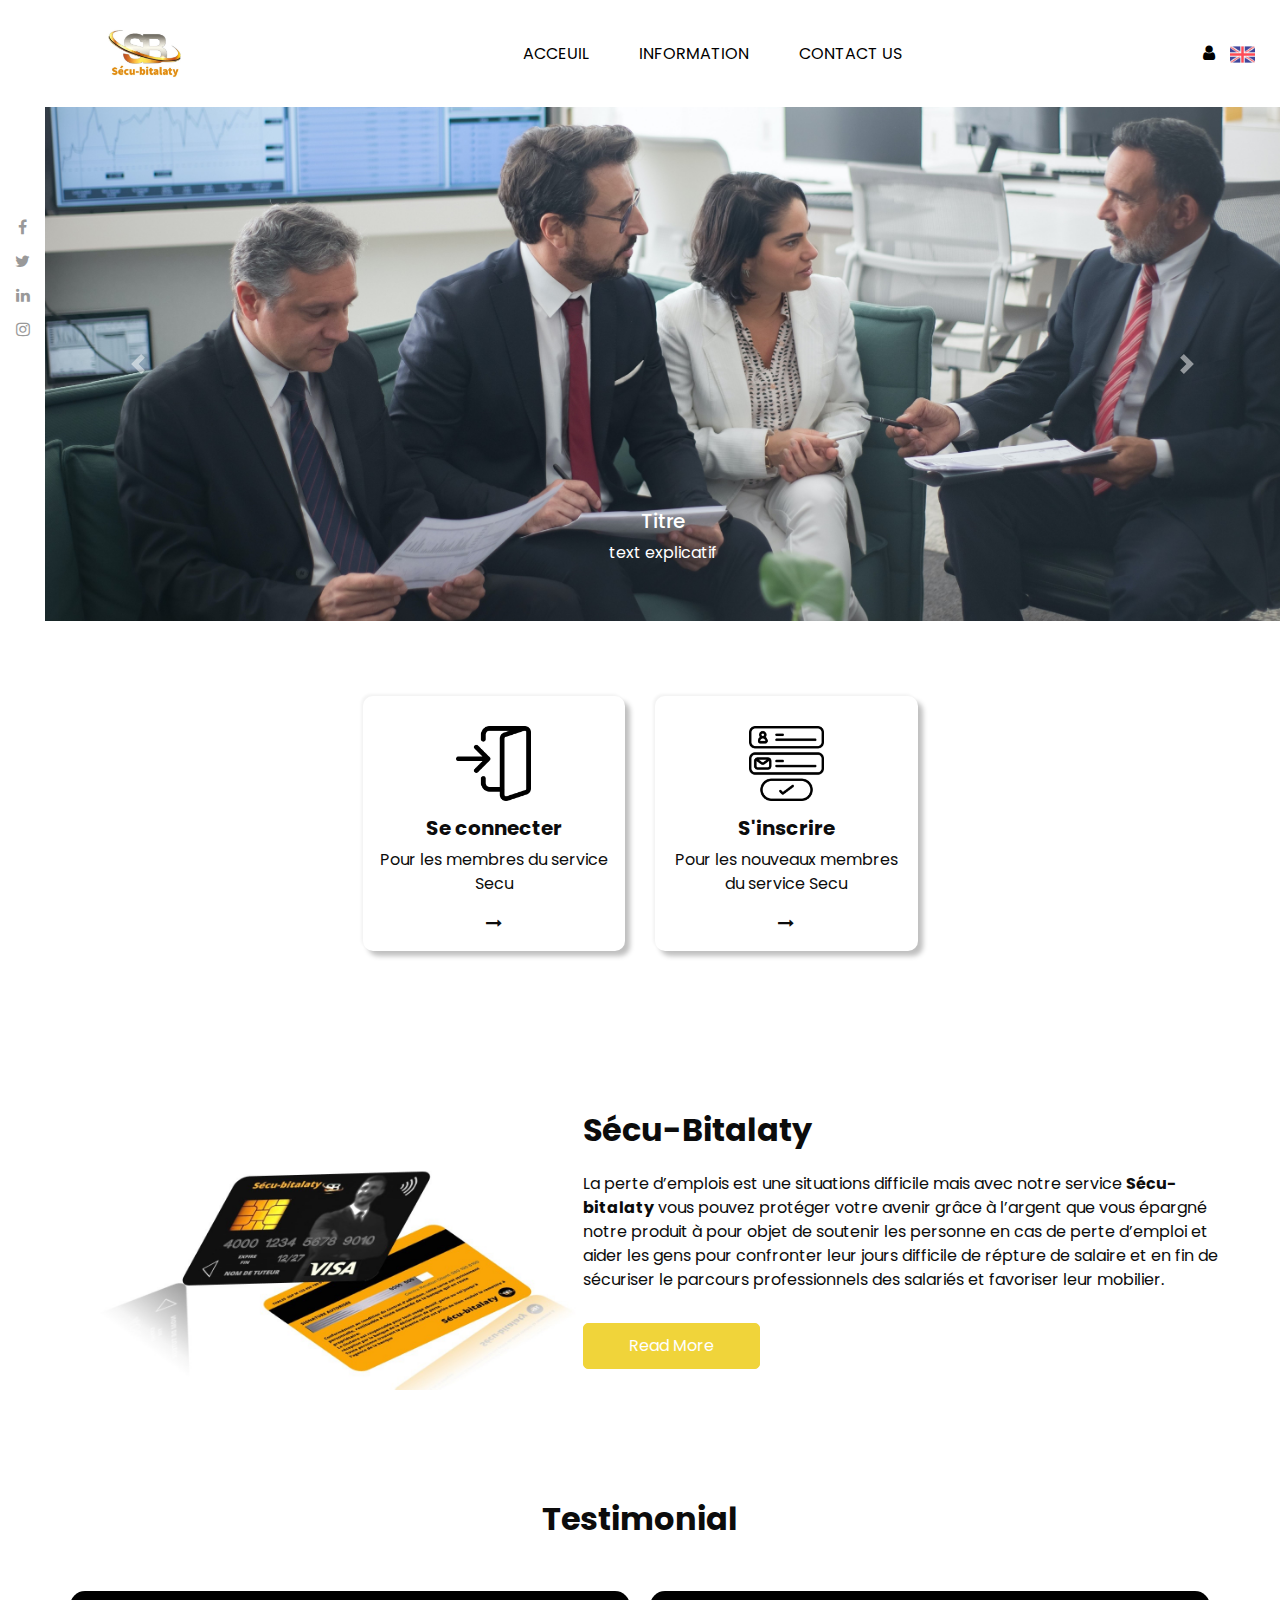
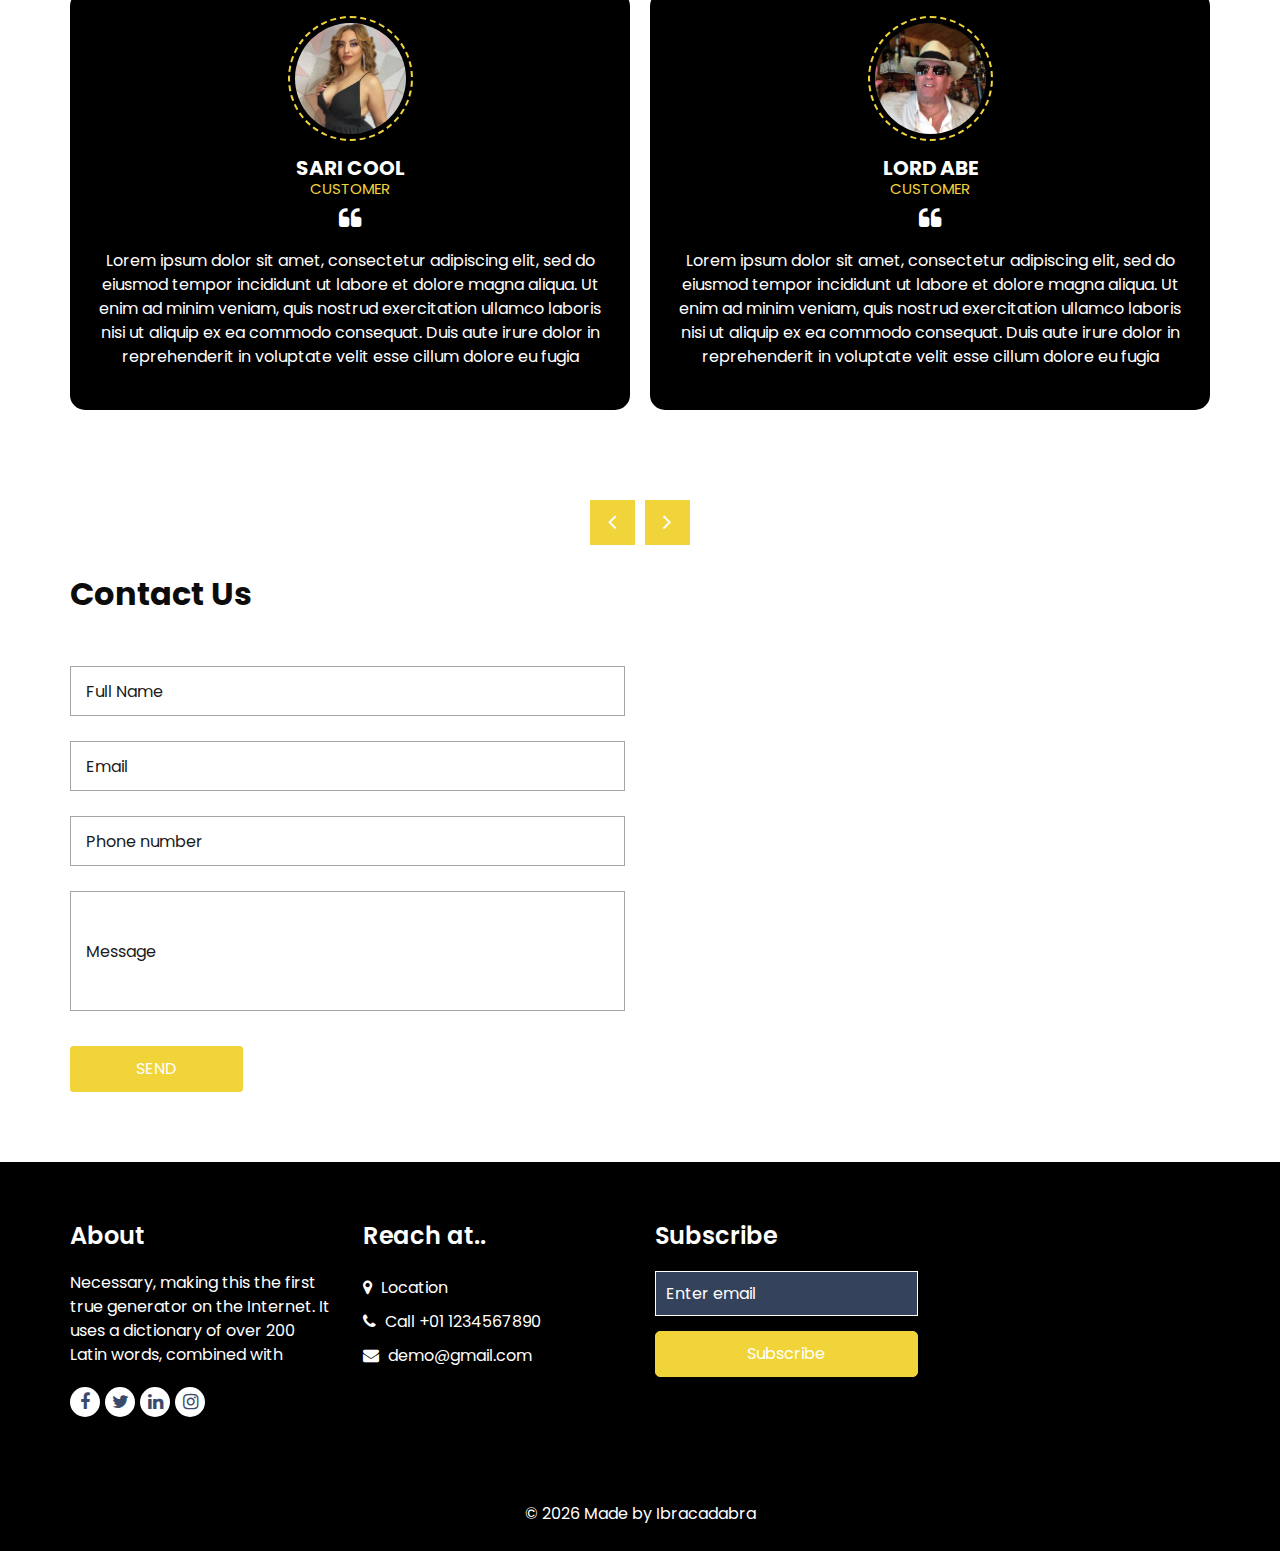
==== index.html @ cedf0bf5 "push" ====
<!DOCTYPE html>
<html lang="en">

<head>
  <!-- Basic -->
  <meta charset="utf-8" />
  <meta http-equiv="X-UA-Compatible" content="IE=edge" />
  <!-- Mobile Metas -->
  <meta name="viewport" content="width=device-width, initial-scale=1, shrink-to-fit=no" />
  <!-- Site Metas -->
  <meta name="keywords" content="" />
  <meta name="description" content="" />
  <meta name="author" content="" />
  <link rel="shortcut icon" href="images/favicon.png" type="image/x-icon">

  <title>SECU-BITALATY</title>


  <!-- bootstrap core css -->
  <link rel="stylesheet" type="text/css" href="css/bootstrap.css" />
  <!--owl slider stylesheet -->
  <link rel="stylesheet" type="text/css" href="https://cdnjs.cloudflare.com/ajax/libs/OwlCarousel2/2.3.4/assets/owl.carousel.min.css" />

  <!-- font awesome style -->
  <link href="css/font-awesome.min.css" rel="stylesheet" />

  <!-- Custom styles for this template -->
  <link href="css/style.css" rel="stylesheet" />
  <!-- responsive style -->
  <link href="css/responsive.css" rel="stylesheet" />

</head>

<body>

  <div class="hero_area">
    <div class="hero_social">
      <a href="">
        <i class="fa fa-facebook" aria-hidden="true"></i>
      </a>
      <a href="">
        <i class="fa fa-twitter" aria-hidden="true"></i>
      </a>
      <a href="">
        <i class="fa fa-linkedin" aria-hidden="true"></i>
      </a>
      <a href="">
        <i class="fa fa-instagram" aria-hidden="true"></i>
      </a>
    </div>
    <!-- header section strats -->
    <header class="header_section">
      <div class="container-fluid">
        <nav class="navbar navbar-expand-lg custom_nav-container ">
          <a class="navbar-brand" href="index.html">
            <span>
              <!-- SECU-BITALATY -->
              <img src="images/logo.jpeg" alt="" width="150">
            </span>
          </a>

          <button class="navbar-toggler" type="button" data-toggle="collapse" data-target="#navbarSupportedContent" aria-controls="navbarSupportedContent" aria-expanded="false" aria-label="Toggle navigation">
            <span class=""> </span>
          </button>

          <div class="collapse navbar-collapse" id="navbarSupportedContent">
            <ul class="navbar-nav">
              <li class="nav-item active">
                <a class="nav-link" href="index.html">Acceuil <span class="sr-only">(current)</span></a>
              </li>
              <li class="nav-item">
                <a class="nav-link" href="watches.html"> Information </a>
              </li>
              <!-- <li class="nav-item">
                <a class="nav-link" href="about.html"> Anglais </a>
              </li> -->
              <li class="nav-item">
                <a class="nav-link" href="#">Contact Us</a>
              </li>
            </ul>
            <div class="user_option-box">
              <a href="#log">
                <i class="fa fa-user" aria-hidden="true"></i>
              </a>
              <!-- <a href="">
                <i class="fa fa-cart-plus" aria-hidden="true"></i>
              </a> -->
              
              <a href="">
                <img width="25" src="images/united-kingdom.png" alt="">
                <!-- <i class="fa fa-globe" aria-hidden="true"></i> -->
              </a>
            </div>
          </div>
        </nav>
      </div>
    </header>
    <!-- end header section -->
    <!-- slider section -->
    <section class="slider_section " style="border-bottom-left-radius: 30%;background: #00000000;;    padding: 0px 0;">
      <div id="carouselExampleIndicators" class="carousel slide" data-ride="carousel" style="position: relative;">
        <!-- style="border-bottom-left-radius:30%" -->
        <div class="carousel-inner">
          <div class="carousel-item active">
            <img class="d-block w-100"  src="images/pexels-kampus-production-8353820.jpg" alt="First slide">
            <div class="carousel-caption d-none d-md-block">
              <h5>Titre</h5>
              <p>text explicatif</p>
            </div>
          </div>
          <div class="carousel-item">
            <img class="d-block w-100" src="images/pexels-aukid-phumsirichat-4691474.jpg" alt="Second slide">
            <div class="carousel-caption d-none d-md-block">
              <h5>Titre</h5>
              <p>text explicatif</p>
            </div>
          </div>
          <div class="carousel-item">
            <img class="d-block w-100" src="images/pexels-cottonbro-studio-3943716.jpg" alt="Third slide">
            <div class="carousel-caption d-none d-md-block">
              <h5>Titre</h5>
              <p>text explicatif</p>
            </div>
          </div>
        </div>
        <a class="carousel-control-prev" href="#carouselExampleIndicators" role="button" data-slide="prev">
          <span class="carousel-control-prev-icon" aria-hidden="true"></span>
          <span class="sr-only">Previous</span>
        </a>
        <a class="carousel-control-next" href="#carouselExampleIndicators" role="button" data-slide="next">
          <span class="carousel-control-next-icon" aria-hidden="true"></span>
          <span class="sr-only">Next</span>
        </a>
        <!-- <ol class="carousel-indicators">
          <li data-target="#carouselExampleIndicators" data-slide-to="0" class="active"></li>
          <li data-target="#carouselExampleIndicators" data-slide-to="1"></li>
          <li data-target="#carouselExampleIndicators" data-slide-to="2"></li>
        </ol> -->
      </div>

      

    </section>
    <!-- end slider section -->
  </div>

  <!-- shop section -->

  <!-- <section class="shop_section layout_padding">
    <div class="container">
      <div class="heading_container heading_center">
        <h2>
          Latest Watches
        </h2>
      </div>
      <div class="row">
        <div class="col-md-6 ">
          <div class="box">
            <a href="">
              <div class="img-box">
                <img src="images/w1.png" alt="">
              </div>
              <div class="detail-box">
                <h6>
                  Smartwatch
                </h6>
                <h6>
                  Price:
                  <span>
                    $300
                  </span>
                </h6>
              </div>
              <div class="new">
                <span>
                  Featured
                </span>
              </div>
            </a>
          </div>
        </div>
        <div class="col-sm-6 col-xl-3">
          <div class="box">
            <a href="">
              <div class="img-box">
                <img src="images/w2.png" alt="">
              </div>
              <div class="detail-box">
                <h6>
                  Smartwatch
                </h6>
                <h6>
                  Price:
                  <span>
                    $125
                  </span>
                </h6>
              </div>
              <div class="new">
                <span>
                  New
                </span>
              </div>
            </a>
          </div>
        </div>
        <div class="col-sm-6 col-xl-3">
          <div class="box">
            <a href="">
              <div class="img-box">
                <img src="images/w3.png" alt="">
              </div>
              <div class="detail-box">
                <h6>
                  Smartwatch
                </h6>
                <h6>
                  Price:
                  <span>
                    $110
                  </span>
                </h6>
              </div>
              <div class="new">
                <span>
                  New
                </span>
              </div>
            </a>
          </div>
        </div>
        <div class="col-sm-6 col-xl-3">
          <div class="box">
            <a href="">
              <div class="img-box">
                <img src="images/w4.png" alt="">
              </div>
              <div class="detail-box">
                <h6>
                  Smartwatch
                </h6>
                <h6>
                  Price:
                  <span>
                    $145
                  </span>
                </h6>
              </div>
              <div class="new">
                <span>
                  New
                </span>
              </div>
            </a>
          </div>
        </div>
        <div class="col-sm-6 col-xl-3">
          <div class="box">
            <a href="">
              <div class="img-box">
                <img src="images/w5.png" alt="">
              </div>
              <div class="detail-box">
                <h6>
                  Smartwatch
                </h6>
                <h6>
                  Price:
                  <span>
                    $195
                  </span>
                </h6>
              </div>
              <div class="new">
                <span>
                  New
                </span>
              </div>
            </a>
          </div>
        </div>
        <div class="col-sm-6  col-xl-3">
          <div class="box">
            <a href="">
              <div class="img-box">
                <img src="images/w6.png" alt="">
              </div>
              <div class="detail-box">
                <h6>
                  Smartwatch
                </h6>
                <h6>
                  Price:
                  <span>
                    $170
                  </span>
                </h6>
              </div>
              <div class="new">
                <span>
                  New
                </span>
              </div>
            </a>
          </div>
        </div>
        <div class="col-sm-6 col-xl-3">
          <div class="box">
            <a href="">
              <div class="img-box">
                <img src="images/w1.png" alt="">
              </div>
              <div class="detail-box">
                <h6>
                  Smartwatch
                </h6>
                <h6>
                  Price:
                  <span>
                    $230
                  </span>
                </h6>
              </div>
              <div class="new">
                <span>
                  New
                </span>
              </div>
            </a>
          </div>
        </div>
      </div>
      <div class="btn-box">
        <a href="">
          View All
        </a>
      </div>
    </div>
  </section> -->

  <!-- end shop section -->



  <!-- feature section -->

  <section class="feature_section layout_padding" id="log">
    <div class="container">
      <!-- <div class="heading_container">
        <h2>
          Features Of Our Watches
        </h2>
        <p>
          Consectetur adipiscing elit, sed do eiusmod tempor incididunt ut labore et dolore magna aliqua.
        </p>
      </div> -->
      <div class="row" style="justify-content: center;">
        <a href="Login_v1/index.html" target="_blank">
        <div class="col-sm-6 col-lg-3">
          <div class="box">
            <div class="img-box">
              <img src="images/enter.png" alt="">
            </div>
            <div class="detail-box" >
              <h5>
                Se connecter
              </h5>
              <p>
                Pour les membres du service Secu
              </p>
              <a href="signup.html">
                <!-- <span>
                  Read More
                </span> -->
                <i class="fa fa-long-arrow-right" aria-hidden="true"></i>
              </a>
            </div>
          </div>
        </div>
      </a>
        <a href="Login_v2/index.html" target="_blank">
        <div class="col-sm-6 col-lg-3">
          <div class="box" >
            <div class="img-box">
              <img src="images/sign-up.png" alt="">
            </div>
            <div class="detail-box">
              <h5>
                S'inscrire
              </h5>
              <p>
                Pour les nouveaux membres du service Secu
              </p>
              <a href="">
                <!-- <span>
                  Read More
                </span> -->
                <i class="fa fa-long-arrow-right" aria-hidden="true"></i>
              </a>
            </div>
          </div>
        </div>
      </a>
       
      </div>
      <!-- <div class="btn-box">
        <a href="">
          View More
        </a>
      </div> -->
    </div>
  </section>

  <!-- end feature section -->

    <!-- about section -->

    <section class="about_section layout_padding" style="margin: 50px 0 20px 50px;">
      <div class="container  ">
        <div class="row">
          <div class="col-md-6 col-lg-5 ">
            <div class="img-box">
              <img draggable="false" src="images/WhatsApp Image 2023-04-16 at 14.32.22.jpeg" style="-drag: none;user-select: none;-moz-user-select: none;-webkit-user-drag: none;-webkit-user-select: none;-ms-user-select: none;max-width: 620px !important;width: 580px;margin-bottom: 30px;" alt="">
            </div>
          </div>
          <div class="col-md-6 col-lg-7">
            <div class="detail-box">
              <div class="heading_container">
                <h2>
                 Sécu-Bitalaty
                </h2>
              </div>
              <p>
                La perte d’emplois est une situations difficile mais avec notre service <b>Sécu-bitalaty</b>  vous pouvez protéger votre avenir grâce à l’argent que
                 vous épargné notre produit à pour objet de soutenir les personne en cas de perte d’emploi et aider les gens pour confronter leur jours
                  difficile de répture  de salaire et en fin de sécuriser le parcours professionnels des salariés et favoriser leur mobilier.
              </p>
              <a href="">
                Read More
              </a>
            </div>
          </div>
        </div>
      </div>
    </section>
  
    <!-- end about section -->

  <!-- client section -->
  <section class="client_section layout_padding">
    <div class="container">
      <div class="heading_container heading_center">
        <h2>
          Testimonial
        </h2>
      </div>
      <div class="carousel-wrap ">
        <div class="owl-carousel client_owl-carousel">
          <div class="item">
            <div class="box">
              <div class="img-box">
                <img src="images/channels4_profile (1).jpg" alt="">
              </div>
              <div class="detail-box">
                <div class="client_info">
                  <div class="client_name">
                    <h5>
                     Sari Cool
                    </h5>
                    <h6>
                      Customer
                    </h6>
                  </div>
                  <i class="fa fa-quote-left" aria-hidden="true"></i>
                </div>
                <p>
                  Lorem ipsum dolor sit amet, consectetur adipiscing elit, sed do eiusmod tempor incididunt ut
                  labore
                  et
                  dolore magna aliqua. Ut enim ad minim veniam, quis nostrud exercitation ullamco laboris nisi ut
                  aliquip ex ea commodo consequat. Duis aute irure dolor in reprehenderit in voluptate velit esse
                  cillum
                  dolore eu fugia
                </p>
              </div>
            </div>
          </div>
          <div class="item">
            <div class="box">
              <div class="img-box">
                <img src="images/channels4_profile (2).jpg" alt="">
              </div>
              <div class="detail-box">
                <div class="client_info">
                  <div class="client_name">
                    <h5>
                     Lord Abe
                    </h5>
                    <h6>
                      Customer
                    </h6>
                  </div>
                  <i class="fa fa-quote-left" aria-hidden="true"></i>
                </div>
                <p>
                  Lorem ipsum dolor sit amet, consectetur adipiscing elit, sed do eiusmod tempor incididunt ut
                  labore
                  et
                  dolore magna aliqua. Ut enim ad minim veniam, quis nostrud exercitation ullamco laboris nisi ut
                  aliquip ex ea commodo consequat. Duis aute irure dolor in reprehenderit in voluptate velit esse
                  cillum
                  dolore eu fugia
                </p>
              </div>
            </div>
          </div>
          <div class="item">
            <div class="box">
              <div class="img-box">
                <img src="images/69413070_110177120356354_6321703620714692608_n.jpg" alt="">
              </div>
              <div class="detail-box">
                <div class="client_info">
                  <div class="client_name">
                    <h5>
                      Niba Tbib
                    </h5>
                    <h6>
                      Customer
                    </h6>
                  </div>
                  <i class="fa fa-quote-left" aria-hidden="true"></i>
                </div>
                <p>
                  Lorem ipsum dolor sit amet, consectetur adipiscing elit, sed do eiusmod tempor incididunt ut
                  labore
                  et
                  dolore magna aliqua. Ut enim ad minim veniam, quis nostrud exercitation ullamco laboris nisi ut
                  aliquip ex ea commodo consequat. Duis aute irure dolor in reprehenderit in voluptate velit esse
                  cillum
                  dolore eu fugia
                </p>
              </div>
            </div>
          </div>
          <div class="item">
            <div class="box">
              <div class="img-box">
                <img src="images/channels4_profile.jpg" alt="">
              </div>
              <div class="detail-box">
                <div class="client_info">
                  <div class="client_name">
                    <h5>
                      Naima Lbadawi
                    </h5>
                    <h6>
                      Customer
                    </h6>
                  </div>
                  <i class="fa fa-quote-left" aria-hidden="true"></i>
                </div>
                <p>
                  Lorem ipsum dolor sit amet, consectetur adipiscing elit, sed do eiusmod tempor incididunt ut
                  labore
                  et
                  dolore magna aliqua. Ut enim ad minim veniam, quis nostrud exercitation ullamco laboris nisi ut
                  aliquip ex ea commodo consequat. Duis aute irure dolor in reprehenderit in voluptate velit esse
                  cillum
                  dolore eu fugia
                </p>
              </div>
            </div>
          </div>
          <div class="item">
            <div class="box">
              <div class="img-box">
                <img src="images/téléchargé (1).jpeg" alt="">
              </div>
              <div class="detail-box">
                <div class="client_info">
                  <div class="client_name">
                    <h5>
                     Hari Badr
                    </h5>
                    <h6>
                      Customer
                    </h6>
                  </div>
                  <i class="fa fa-quote-left" aria-hidden="true"></i>
                </div>
                <p>
                  Lorem ipsum dolor sit amet, consectetur adipiscing elit, sed do eiusmod tempor incididunt ut
                  labore
                  et
                  dolore magna aliqua. Ut enim ad minim veniam, quis nostrud exercitation ullamco laboris nisi ut
                  aliquip ex ea commodo consequat. Duis aute irure dolor in reprehenderit in voluptate velit esse
                  cillum
                  dolore eu fugia
                </p>
              </div>
            </div>
          </div>
         
       
        </div>
      </div>
    </div>
  </section>
  <!-- end client section -->


    <!-- contact section -->

    <section class="contact_section">
      <div class="container">
        <div class="row">
          <div class="col-md-6">
            <div class="form_container">
              <div class="heading_container">
                <h2>
                  Contact Us
                </h2>
              </div>
              <form action="">
                <div>
                  <input type="text" placeholder="Full Name " />
                </div>
                <div>
                  <input type="email" placeholder="Email" />
                </div>
                <div>
                  <input type="text" placeholder="Phone number" />
                </div>
                <div>
                  <input type="text" class="message-box" placeholder="Message" />
                </div>
                <div class="d-flex ">
                  <button>
                    SEND
                  </button>
                </div>
              </form>
            </div>
          </div>
          <div class="col-md-6">
            <div class="img-box">
              <img src="images/pexels-pixabay-259209.jpg" alt="">
            </div>
          </div>
        </div>
      </div>
    </section>
  
    <!-- end contact section -->
<div style="margin-bottom: 70px;"></div>  

  <!-- footer section -->
  <footer class="footer_section">
    <div class="container">
      <div class="row">
        <div class="col-md-6 col-lg-3 footer-col">
          <div class="footer_detail">
            <h4>
              About
            </h4>
            <p>
              Necessary, making this the first true generator on the Internet. It uses a dictionary of over 200 Latin words, combined with
            </p>
            <div class="footer_social">
              <a href="">
                <i class="fa fa-facebook" aria-hidden="true"></i>
              </a>
              <a href="">
                <i class="fa fa-twitter" aria-hidden="true"></i>
              </a>
              <a href="">
                <i class="fa fa-linkedin" aria-hidden="true"></i>
              </a>
              <a href="">
                <i class="fa fa-instagram" aria-hidden="true"></i>
              </a>
            </div>
          </div>
        </div>
        <div class="col-md-6 col-lg-3 footer-col">
          <div class="footer_contact">
            <h4>
              Reach at..
            </h4>
            <div class="contact_link_box">
              <a href="">
                <i class="fa fa-map-marker" aria-hidden="true"></i>
                <span>
                  Location
                </span>
              </a>
              <a href="">
                <i class="fa fa-phone" aria-hidden="true"></i>
                <span>
                  Call +01 1234567890
                </span>
              </a>
              <a href="">
                <i class="fa fa-envelope" aria-hidden="true"></i>
                <span>
                  demo@gmail.com
                </span>
              </a>
            </div>
          </div>
        </div>
        <div class="col-md-6 col-lg-3 footer-col">
          <div class="footer_contact">
            <h4>
              Subscribe
            </h4>
            <form action="#">
              <input type="text" placeholder="Enter email" />
              <button type="submit">
                Subscribe
              </button>
            </form>
          </div>
        </div>
        <div class="col-md-6 col-lg-3 footer-col">
          <div class="map_container">
            <div class="map">
              <div id="googleMap"></div>
            </div>
          </div>
        </div>
      </div>
      <div class="footer-info">
        <p>
          &copy; <span id="displayYear"></span> Made by
          <a href="https://html.design/">Ibracadabra</a>
        </p>
      </div>
    </div>
  </footer>
  <!-- footer section -->

  <!-- jQery -->
  <script src="js/jquery-3.4.1.min.js"></script>
  <!-- popper js -->
  <script src="https://cdn.jsdelivr.net/npm/popper.js@1.16.0/dist/umd/popper.min.js" integrity="sha384-Q6E9RHvbIyZFJoft+2mJbHaEWldlvI9IOYy5n3zV9zzTtmI3UksdQRVvoxMfooAo" crossorigin="anonymous">
  </script>
  <!-- bootstrap js -->
  <script src="js/bootstrap.js"></script>
  <!-- owl slider -->
  <script src="https://cdnjs.cloudflare.com/ajax/libs/OwlCarousel2/2.3.4/owl.carousel.min.js">
  </script>
  <!-- custom js -->
  <script src="js/custom.js"></script>
  <!-- Google Map -->
  <script src="https://maps.googleapis.com/maps/api/js?key=AIzaSyCh39n5U-4IoWpsVGUHWdqB6puEkhRLdmI&callback=myMap"></script>
  <!-- End Google Map -->

</body>

</html>
---- css/style.css ----
@import url("https://fonts.googleapis.com/css2?family=Poppins:wght@400;600;700&display=swap");
body {
  font-family: "Poppins", sans-serif;
  color: #0c0c0c;
  background-color: #ffffff;
  overflow-x: hidden;
}

.layout_padding {
  padding: 30px 0;
}

.layout_margin {
  margin: 90px 0;
}

.layout_padding2 {
  padding: 75px 0;
}

.layout_padding2-top {
  padding-top: 75px;
}

.layout_padding2-bottom {
  padding-bottom: 75px;
}

.layout_padding-top {
  padding-top: 90px;
}

.layout_padding-bottom {
  padding-bottom: 90px;
}

.heading_container {
  display: -webkit-box;
  display: -ms-flexbox;
  display: flex;
  -webkit-box-orient: vertical;
  -webkit-box-direction: normal;
      -ms-flex-direction: column;
          flex-direction: column;
  -webkit-box-align: start;
      -ms-flex-align: start;
          align-items: flex-start;
}

.heading_container h2 {
  position: relative;
  font-weight: bold;
}

.heading_container h2 span {
  color: #f0d43a;
}

.heading_container.heading_center {
  -webkit-box-align: center;
      -ms-flex-align: center;
          align-items: center;
  text-align: center;
}

a,
a:hover,
a:focus {
  text-decoration: none;
}

a:hover,
a:focus {
  color: initial;
}

.btn,
.btn:focus {
  outline: none !important;
  -webkit-box-shadow: none;
          box-shadow: none;
}

/*header section*/
.hero_area {
  position: relative;
  /*min-height: 100vh;*/
  display: -webkit-box;
  display: -ms-flexbox;
  display: flex;
  -webkit-box-orient: vertical;
  -webkit-box-direction: normal;
      -ms-flex-direction: column;
          flex-direction: column;
  padding-left: 45px;
}

.hero_area .hero_social {
  position: absolute;
  top: 45%;
  left: 0;
  display: -webkit-box;
  display: -ms-flexbox;
  display: flex;
  -webkit-box-orient: vertical;
  -webkit-box-direction: normal;
      -ms-flex-direction: column;
          flex-direction: column;
  -webkit-box-align: center;
      -ms-flex-align: center;
          align-items: center;
  width: 45px;
  -webkit-transform: translateY(-50%);
          transform: translateY(-50%);
}

.hero_area .hero_social a {
  color: #999;
  margin: 5px 0;
}

.hero_area .container-fluid {
  padding-left: 25px;
  padding-right: 25px;
}

.sub_page .hero_area {
  min-height: auto;
  border-radius: 0 0 45px 0;
  padding-left: 0;
}

.sub_page .header_section {
  -webkit-box-shadow: 0 0 3px 0 rgba(0, 0, 0, 0.25);
          box-shadow: 0 0 3px 0 rgba(0, 0, 0, 0.25);
}

.header_section {
  padding: 15px 0;
}

.header_section .container-fluid {
  padding-right: 25px;
  padding-left: 25px;
}

.navbar-brand span {
  font-weight: bold;
  color: #000000;
  font-size: 24px;
}

.custom_nav-container {
  padding: 0;
}

.custom_nav-container .navbar-nav {
  margin: auto;
}

.custom_nav-container .navbar-nav .nav-item .nav-link {
  padding: 5px 25px;
  color: #000000;
  text-align: center;
  text-transform: uppercase;
  border-radius: 5px;
  -webkit-transition: all 0.3s;
  transition: all 0.3s;
}

.custom_nav-container .navbar-nav .nav-item:hover .nav-link, .custom_nav-container .navbar-nav .nav-item.active .nav-link {
  color: #000000;
  background-color: #ffffff;
}

.custom_nav-container .navbar-toggler {
  outline: none;
}

.custom_nav-container .navbar-toggler {
  padding: 0;
  width: 37px;
  height: 42px;
  -webkit-transition: all 0.3s;
  transition: all 0.3s;
}

.custom_nav-container .navbar-toggler span {
  display: block;
  width: 35px;
  height: 4px;
  background-color: #000000;
  margin: 7px 0;
  -webkit-transition: all 0.3s;
  transition: all 0.3s;
  position: relative;
  border-radius: 5px;
  transition: all 0.3s;
}

.custom_nav-container .navbar-toggler span::before, .custom_nav-container .navbar-toggler span::after {
  content: "";
  position: absolute;
  left: 0;
  height: 100%;
  width: 100%;
  background-color: #000000;
  top: -10px;
  border-radius: 5px;
  -webkit-transition: all 0.3s;
  transition: all 0.3s;
}

.custom_nav-container .navbar-toggler span::after {
  top: 10px;
}

.custom_nav-container .navbar-toggler[aria-expanded="true"] {
  -webkit-transform: rotate(360deg);
          transform: rotate(360deg);
}

.custom_nav-container .navbar-toggler[aria-expanded="true"] span {
  -webkit-transform: rotate(45deg);
          transform: rotate(45deg);
}

.custom_nav-container .navbar-toggler[aria-expanded="true"] span::before, .custom_nav-container .navbar-toggler[aria-expanded="true"] span::after {
  -webkit-transform: rotate(90deg);
          transform: rotate(90deg);
  top: 0;
}

.custom_nav-container .navbar-toggler[aria-expanded="true"] .s-1 {
  -webkit-transform: rotate(45deg);
          transform: rotate(45deg);
  margin: 0;
  margin-bottom: -4px;
}

.custom_nav-container .navbar-toggler[aria-expanded="true"] .s-2 {
  display: none;
}

.custom_nav-container .navbar-toggler[aria-expanded="true"] .s-3 {
  -webkit-transform: rotate(-45deg);
          transform: rotate(-45deg);
  margin: 0;
  margin-top: -4px;
}

.custom_nav-container .navbar-toggler[aria-expanded="false"] .s-1,
.custom_nav-container .navbar-toggler[aria-expanded="false"] .s-2,
.custom_nav-container .navbar-toggler[aria-expanded="false"] .s-3 {
  -webkit-transform: none;
          transform: none;
}

.user_option-box {
  display: -webkit-box;
  display: -ms-flexbox;
  display: flex;
  -webkit-box-align: center;
      -ms-flex-align: center;
          align-items: center;
}

.user_option-box a {
  color: #000000;
  text-transform: uppercase;
  margin-left: 15px;
  font-size: 17px;
}

.user_option-box a:hover {
  color: #3b4a6b;
}

/*end header section*/
/* slider section */
.slider_section {
  -webkit-box-flex: 1;
      -ms-flex: 1;
          flex: 1;
  display: -webkit-box;
  display: -ms-flexbox;
  display: flex;
  -webkit-box-align: center;
      -ms-flex-align: center;
          align-items: center;
  padding: 45px 0;
  background-color: #f0d43a;
  border-radius: 0 0 0 250px;
  background: #3b4a6b;
}

.slider_section .row {
  -webkit-box-align: center;
      -ms-flex-align: center;
          align-items: center;
}

.slider_section #customCarousel1 {
  width: 100%;
  position: unset;
}

.slider_section .detail-box {
  color: #ffffff;
}

.slider_section .detail-box h1 {
  font-weight: bold;
  margin-bottom: 20px;
}

.slider_section .detail-box .btn-box {
  display: -webkit-box;
  display: -ms-flexbox;
  display: flex;
  margin: 0 -5px;
  margin-top: 15px;
}

.slider_section .detail-box .btn-box a {
  margin: 5px;
  text-align: center;
  width: 185px;
}

.slider_section .detail-box .btn-box .btn1 {
  display: inline-block;
  padding: 12px 15px;
  background-color: #e6c511;
  color: #ffffff;
  border-radius: 5px;
  -webkit-transition: all 0.3s;
  transition: all 0.3s;
  border: 1px solid #e6c511;
}

.slider_section .detail-box .btn-box .btn1:hover {
  color: #ffffff;
  -webkit-transform: translateY(-3px);
          transform: translateY(-3px);
}

.slider_section .img-box img {
  width: 100%;
}

.slider_section .carousel-indicators {
  position: unset;
  margin: 0;
  -webkit-box-pack: center;
      -ms-flex-pack: center;
          justify-content: center;
  -webkit-box-align: center;
      -ms-flex-align: center;
          align-items: center;
  margin-top: 45px;
}

.slider_section .carousel-indicators li {
  background-color: #ffffff;
  width: 15px;
  height: 15px;
  border-radius: 100%;
  opacity: 1;
}

.slider_section .carousel-indicators li.active {
  width: 23px;
  height: 23px;
  background-color: #f0d43a;
}

.shop_section .heading_container {
  margin-bottom: 20px;
}

.shop_section .box {
  background-color: #faf9fa;
  position: relative;
  padding: 10px 15px;
  margin-top: 25px;
  border-radius: 15px;
  overflow: hidden;
}

.shop_section .box a {
  color: #000000;
}

.shop_section .box .img-box {
  display: -webkit-box;
  display: -ms-flexbox;
  display: flex;
  -webkit-box-pack: center;
      -ms-flex-pack: center;
          justify-content: center;
  -webkit-box-align: center;
      -ms-flex-align: center;
          align-items: center;
  padding: 15px 30px;
  height: 245px;
}

.shop_section .box .img-box img {
  max-width: 100%;
  max-height: 175px;
}

.shop_section .box .detail-box {
  display: -webkit-box;
  display: -ms-flexbox;
  display: flex;
  -webkit-box-pack: justify;
      -ms-flex-pack: justify;
          justify-content: space-between;
}

.shop_section .box .detail-box h6 span {
  color: #3b4a6b;
  font-weight: 600;
}

.shop_section .box .new {
  padding: 7px 15px;
  position: absolute;
  top: 0;
  left: 0;
  background-color: #f0d43a;
  color: #ffffff;
  display: -webkit-box;
  display: -ms-flexbox;
  display: flex;
  -webkit-box-pack: center;
      -ms-flex-pack: center;
          justify-content: center;
  -webkit-box-align: center;
      -ms-flex-align: center;
          align-items: center;
  font-size: 15px;
}

.shop_section .btn-box {
  display: -webkit-box;
  display: -ms-flexbox;
  display: flex;
  -webkit-box-pack: center;
      -ms-flex-pack: center;
          justify-content: center;
  margin-top: 45px;
}

.shop_section .btn-box a {
  display: inline-block;
  padding: 10px 50px;
  background-color: #f0d43a;
  color: #ffffff;
  border-radius: 5px;
  -webkit-transition: all 0.3s;
  transition: all 0.3s;
  border: 1px solid #f0d43a;
}

.shop_section .btn-box a:hover {
  color: #ffffff;
  -webkit-transform: translateY(-3px);
          transform: translateY(-3px);
}

.about_section {
 /* background-color: #3b4a6b;
  color: #ffffff;*/
}

.about_section .row {
  -webkit-box-align: center;
      -ms-flex-align: center;
          align-items: center;
}

.about_section .img-box {
  position: relative;
  display: -webkit-box;
  display: -ms-flexbox;
  display: flex;
  -webkit-box-pack: center;
      -ms-flex-pack: center;
          justify-content: center;
}

.about_section .img-box img {
  width: 50%; 
  max-width: 375px;
}

.about_section .detail-box p {
  margin-top: 15px;
}

.about_section .detail-box a {
  display: inline-block;
  padding: 10px 45px;
  background-color: #f0d43a;
  color: #ffffff;
  border-radius: 5px;
  -webkit-transition: all 0.3s;
  transition: all 0.3s;
  border: 1px solid #f0d43a;
  margin-top: 15px;
}

.about_section .detail-box a:hover {
  color: #ffffff;
  -webkit-transform: translateY(-3px);
          transform: translateY(-3px);
}

.feature_section {
  text-align: center;
}

.feature_section .heading_container {
  -webkit-box-align: center;
      -ms-flex-align: center;
          align-items: center;
}

.feature_section .box {
  margin-top: 45px;
  padding: 15px;
  border-radius: 10px;
  -webkit-box-shadow: 5px 5px 5px 0 rgba(0, 0, 0, 0.25), -2px -2px 3px 0 rgba(0, 0, 0, 0.05);
          box-shadow: 5px 5px 5px 0 rgba(0, 0, 0, 0.25), -2px -2px 3px 0 rgba(0, 0, 0, 0.05);
  position: relative;
  overflow: hidden;
  -webkit-transition: all 0.2s;
  transition: all 0.2s;
}

.feature_section .box .img-box {
  display: -webkit-box;
  display: -ms-flexbox;
  display: flex;
  -webkit-box-pack: center;
      -ms-flex-pack: center;
          justify-content: center;
  -webkit-box-align: center;
      -ms-flex-align: center;
          align-items: center;
  border-radius: 15px;
  -webkit-transition: all 0.2s;
  transition: all 0.2s;
  margin: 15px 0;
}

.feature_section .box .img-box img {
  width: 75px;
  -webkit-transition: all 0.2s;
  transition: all 0.2s;
}

.feature_section .box .detail-box {
  margin-top: 15px;
}

.feature_section .box .detail-box h5 {
  font-weight: bold;
  position: relative;
}

.feature_section .box .detail-box a {
  color: inherit;
}

.feature_section .box:hover {
  /*background-color: #3b4a6b;*/
background-color: #000000;
  color: #ffffff;
}

.feature_section .box:hover img {
  -webkit-filter: invert(1);
          filter: invert(1);
}

.feature_section .btn-box {
  display: -webkit-box;
  display: -ms-flexbox;
  display: flex;
  -webkit-box-pack: center;
      -ms-flex-pack: center;
          justify-content: center;
  margin-top: 45px;
}

.feature_section .btn-box a {
  display: inline-block;
  padding: 10px 45px;
  background-color: #f0d43a;
  color: #ffffff;
  border-radius: 5px;
  -webkit-transition: all 0.3s;
  transition: all 0.3s;
  border: 1px solid #f0d43a;
}

.feature_section .btn-box a:hover {
  color: #ffffff;
  -webkit-transform: translateY(-3px);
          transform: translateY(-3px);
}

.contact_section {
  position: relative;
}

.contact_section .row {
  -webkit-box-align: center;
      -ms-flex-align: center;
          align-items: center;
}

.contact_section form {
  margin-top: 45px;
}

.contact_section input {
  width: 100%;
  border: none;
  height: 50px;
  margin-bottom: 25px;
  padding-left: 15px;
  background-color: transparent;
  outline: none;
  color: #000000;
  border: 1px solid #a5a5a5;
}

.contact_section input::-webkit-input-placeholder {
  color: #1c1b1b;
}

.contact_section input:-ms-input-placeholder {
  color: #1c1b1b;
}

.contact_section input::-ms-input-placeholder {
  color: #1c1b1b;
}

.contact_section input::placeholder {
  color: #1c1b1b;
}

.contact_section input.message-box {
  height: 120px;
}

.contact_section button {
  font-family: "Poppins", sans-serif;
  display: inline-block;
  padding: 10px 65px;
  background-color: #f0d43a;
  color: #ffffff;
  border-radius: 3px;
  -webkit-transition: all 0.3s;
  transition: all 0.3s;
  border: 1px solid #f0d43a;
  color: #fff;
  margin-top: 10px;
}

.contact_section button:hover {
  color: #ffffff;
  -webkit-transform: translateY(-3px);
          transform: translateY(-3px);
}

.contact_section .img-box img {
  width: 100%;
}

.client_section .box {
  display: -webkit-box;
  display: -ms-flexbox;
  display: flex;
  -webkit-box-orient: vertical;
  -webkit-box-direction: normal;
      -ms-flex-direction: column;
          flex-direction: column;
  -webkit-box-align: center;
      -ms-flex-align: center;
          align-items: center;
  margin: 45px 0;
  text-align: center;
  background-color: black;
  color: #ffffff;
  border-radius: 15px;
  padding: 25px;
}

.client_section .box .img-box {
  width: 125px;
  height: 125px;
  min-width: 125px;
  position: relative;
  border: 2px dashed #f0d43a;
  border-radius: 100%;
  padding: 5px;
  margin-bottom: 15px;
}

.client_section .box .img-box img {
  width: 100%;
  border-radius: 100%;
}

.client_section .box .client_info .client_name h5 {
  font-weight: bold;
  margin-bottom: 0;
  text-transform: uppercase;
}

.client_section .box .client_info .client_name h6 {
  color: #f0d43a;
  font-weight: normal;
  font-size: 15px;
  text-transform: uppercase;
}

.client_section .box .client_info i {
  font-size: 24px;
}

.client_section .box p {
  margin-top: 15px;
}

.client_section .owl-carousel .owl-nav {
  display: -webkit-box;
  display: -ms-flexbox;
  display: flex;
  -webkit-box-pack: center;
      -ms-flex-pack: center;
          justify-content: center;
  margin-top: 45px;
  padding: 0 15px;
}

.client_section .owl-carousel .owl-nav .owl-prev,
.client_section .owl-carousel .owl-nav .owl-next {
  width: 45px;
  height: 45px;
  background-color: #f0d43a;
  color: #ffffff;
  outline: none;
  bottom: 0px;
  font-size: 24px;
  margin: 0 5px;
}

.footer_section {
  background-color: black;
  color: #ffffff;
  padding-top: 60px;
}

.footer_section h4 {
  font-weight: 600;
  margin-bottom: 20px;
}

.footer_section .footer-col {
  margin-bottom: 30px;
}

.footer_section .footer_contact .contact_link_box {
  display: -webkit-box;
  display: -ms-flexbox;
  display: flex;
  -webkit-box-orient: vertical;
  -webkit-box-direction: normal;
      -ms-flex-direction: column;
          flex-direction: column;
}

.footer_section .footer_contact .contact_link_box a {
  margin: 5px 0;
  color: #ffffff;
}

.footer_section .footer_contact .contact_link_box a i {
  margin-right: 5px;
}

.footer_section .footer_contact .contact_link_box a:hover {
  color: #f0d43a;
}

.footer_section .footer_social {
  display: -webkit-box;
  display: -ms-flexbox;
  display: flex;
  margin-top: 20px;
  margin-bottom: 10px;
}

.footer_section .footer_social a {
  display: -webkit-box;
  display: -ms-flexbox;
  display: flex;
  -webkit-box-pack: center;
      -ms-flex-pack: center;
          justify-content: center;
  -webkit-box-align: center;
      -ms-flex-align: center;
          align-items: center;
  color: #3b4a6b;
  width: 30px;
  height: 30px;
  border-radius: 100%;
  background-color: #ffffff;
  border-radius: 100%;
  margin-right: 5px;
  font-size: 18px;
}

.footer_section .footer_social a:hover {
  color: #f0d43a;
}

.footer_section form input {
    border: none;
    padding: 10px;
    background-color: #35425c;
    width: 100%;
    height: 45px;
    color: #ffffff;
    outline: none;
    border: 1px solid;
}

.footer_section form input::-webkit-input-placeholder {
  color: #ffffff;
}

.footer_section form input:-ms-input-placeholder {
  color: #ffffff;
}

.footer_section form input::-ms-input-placeholder {
  color: #ffffff;
}

.footer_section form input::placeholder {
  color: #ffffff;
}

.footer_section form button {
  width: 100%;
  text-align: center;
  display: inline-block;
  padding: 10px 55px;
  background-color: #f0d43a;
  color: #ffffff;
  border-radius: 5px;
  -webkit-transition: all 0.3s;
  transition: all 0.3s;
  border: 1px solid #f0d43a;
  margin-top: 15px;
}

.footer_section form button:hover {
  color: #ffffff;
  -webkit-transform: translateY(-3px);
          transform: translateY(-3px);
}

.footer_section .map_container {
  width: 100%;
  height: 225px;
  overflow: hidden;
  display: -webkit-box;
  display: -ms-flexbox;
  display: flex;
  -webkit-box-align: stretch;
      -ms-flex-align: stretch;
          align-items: stretch;
}

.footer_section .map_container .map {
  height: 100%;
  -webkit-box-flex: 1;
      -ms-flex: 1;
          flex: 1;
}

.footer_section .map_container .map #googleMap {
  height: 100%;
}

.footer_section .footer-info {
  text-align: center;
}

.footer_section .footer-info p {
  padding: 25px 0;
  margin: 0;
}

.footer_section .footer-info p a {
  color: inherit;
}
/*# sourceMappingURL=style.css.map */
---- css/responsive.css ----
@media (max-width: 1300px) {
  .footer_container {
    border-radius: 250px 0 0 0;
  }
}

@media (max-width: 1120px) {}

@media (max-width: 992px) {
  .hero_area {
    height: auto;
  }

  .user_option-box{
    justify-content: center;
  }
  .user_option-box a {
    margin: 0 7px;
}
  .custom_nav-container .navbar-nav {
    margin: 0;
    margin-left: auto;
    align-items: center;
  }

  .custom_nav-container .navbar-nav {
    padding-top: 15px;
  }


  .custom_nav-container .navbar-nav .nav-item .nav-link {
    padding: 5px 25px;
    margin: 5px 0;
  }

  .slider_section {
    padding: 75px 0;
  }

}

@media (max-width: 768px) {
  .hero_area {
    border-radius: 0 0 250px 0;
  }

  .slider_section .detail-box {
    margin-bottom: 45px;
  }


  .about_section .img-box,
  .contact_section .form_container {
    margin-bottom: 45px;
  }

}

@media (max-width: 576px) {
  .hero_area {
    padding-left: 0;
  }

  .hero_area .hero_social {
    top: unset;
    bottom: -15px;
    transform: none;
display:none;
  }
}

@media (max-width: 480px) {}

@media (max-width: 420px) {}

@media (max-width: 376px) {}

@media (min-width: 1200px) {
  .container {
    max-width: 1170px;
  }
}
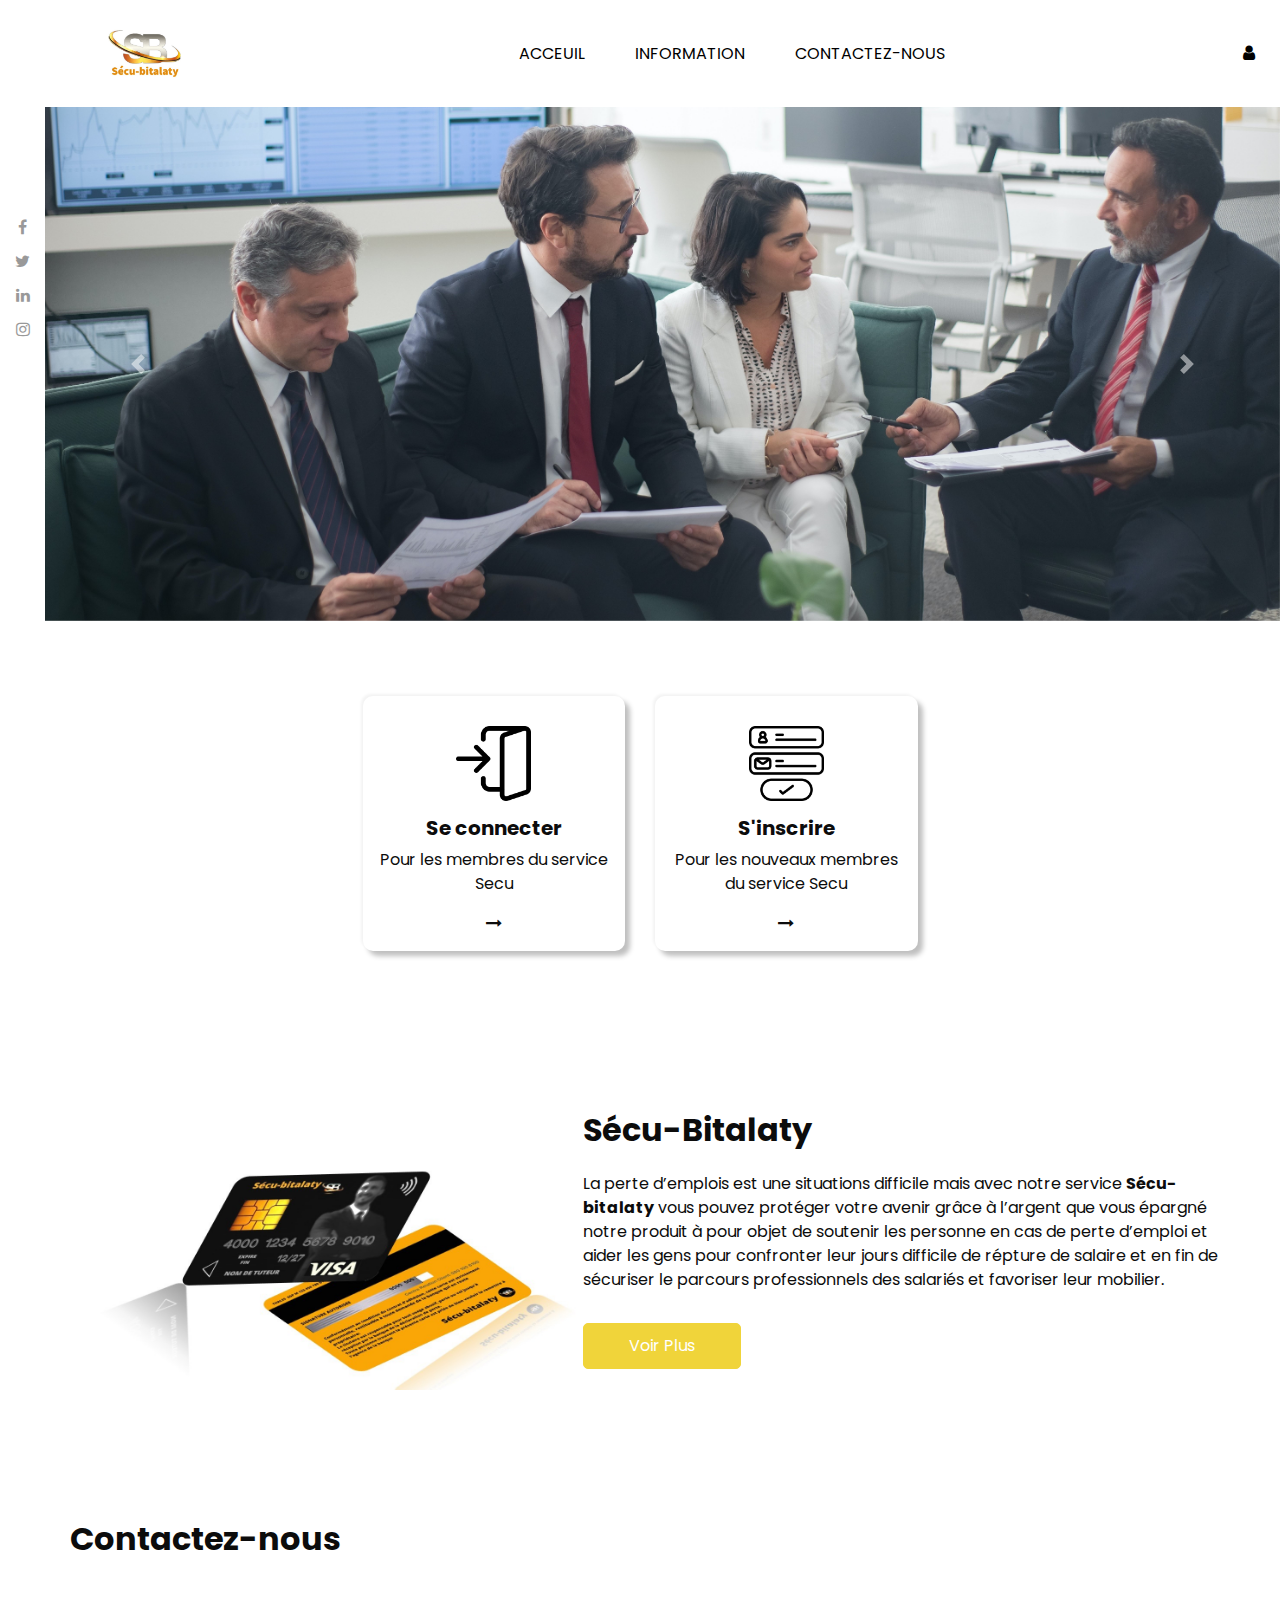
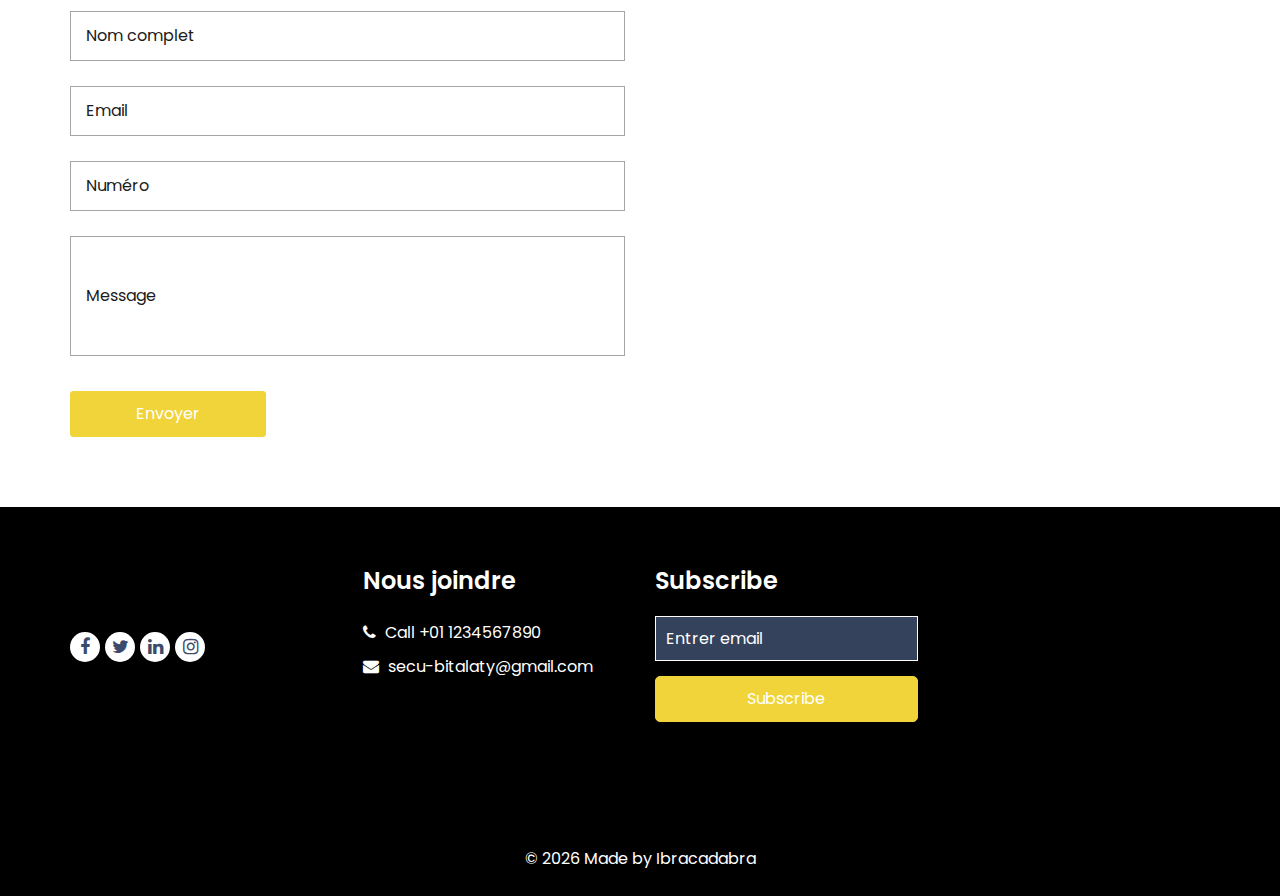
==== commit b20bf130: "Update index.html" ====
--- a/index.html
+++ b/index.html
@@ -75,7 +75,7 @@
                 <a class="nav-link" href="about.html"> Anglais </a>
               </li> -->
               <li class="nav-item">
-                <a class="nav-link" href="#">Contact Us</a>
+                <a class="nav-link" href="#contact">Contactez-Nous</a>
               </li>
             </ul>
             <div class="user_option-box">
@@ -85,11 +85,11 @@
               <!-- <a href="">
                 <i class="fa fa-cart-plus" aria-hidden="true"></i>
               </a> -->
-              
+<!--               
               <a href="">
                 <img width="25" src="images/united-kingdom.png" alt="">
-                <!-- <i class="fa fa-globe" aria-hidden="true"></i> -->
-              </a>
+               
+              </a> -->
             </div>
           </div>
         </nav>
@@ -104,22 +104,19 @@
           <div class="carousel-item active">
             <img class="d-block w-100"  src="images/pexels-kampus-production-8353820.jpg" alt="First slide">
             <div class="carousel-caption d-none d-md-block">
-              <h5>Titre</h5>
-              <p>text explicatif</p>
+             
             </div>
           </div>
           <div class="carousel-item">
             <img class="d-block w-100" src="images/pexels-aukid-phumsirichat-4691474.jpg" alt="Second slide">
             <div class="carousel-caption d-none d-md-block">
-              <h5>Titre</h5>
-              <p>text explicatif</p>
+             
             </div>
           </div>
           <div class="carousel-item">
             <img class="d-block w-100" src="images/pexels-cottonbro-studio-3943716.jpg" alt="Third slide">
             <div class="carousel-caption d-none d-md-block">
-              <h5>Titre</h5>
-              <p>text explicatif</p>
+             
             </div>
           </div>
         </div>
@@ -415,7 +412,7 @@
 
     <!-- about section -->
 
-    <section class="about_section layout_padding" style="margin: 50px 0 20px 50px;">
+    <section class="about_section layout_padding" style="margin: 50px 0 70px 50px;">
       <div class="container  ">
         <div class="row">
           <div class="col-md-6 col-lg-5 ">
@@ -435,8 +432,8 @@
                  vous épargné notre produit à pour objet de soutenir les personne en cas de perte d’emploi et aider les gens pour confronter leur jours
                   difficile de répture  de salaire et en fin de sécuriser le parcours professionnels des salariés et favoriser leur mobilier.
               </p>
-              <a href="">
-                Read More
+              <a href="watches.html">
+                Voir Plus
               </a>
             </div>
           </div>
@@ -447,7 +444,7 @@
     <!-- end about section -->
 
   <!-- client section -->
-  <section class="client_section layout_padding">
+  <!-- <section class="client_section layout_padding">
     <div class="container">
       <div class="heading_container heading_center">
         <h2>
@@ -606,38 +603,38 @@
         </div>
       </div>
     </div>
-  </section>
+  </section> -->
   <!-- end client section -->
 
 
     <!-- contact section -->
 
-    <section class="contact_section">
+    <section class="contact_section" id="contact">
       <div class="container">
         <div class="row">
           <div class="col-md-6">
             <div class="form_container">
               <div class="heading_container">
                 <h2>
-                  Contact Us
+                  Contactez-nous
                 </h2>
               </div>
               <form action="">
                 <div>
-                  <input type="text" placeholder="Full Name " />
+                  <input type="text" placeholder="Nom complet " />
                 </div>
                 <div>
                   <input type="email" placeholder="Email" />
                 </div>
                 <div>
-                  <input type="text" placeholder="Phone number" />
+                  <input type="text" placeholder="Numéro" />
                 </div>
                 <div>
                   <input type="text" class="message-box" placeholder="Message" />
                 </div>
                 <div class="d-flex ">
                   <button>
-                    SEND
+                    Envoyer
                   </button>
                 </div>
               </form>
@@ -661,13 +658,13 @@
       <div class="row">
         <div class="col-md-6 col-lg-3 footer-col">
           <div class="footer_detail">
-            <h4>
+            <!-- <h4>
               About
             </h4>
             <p>
               Necessary, making this the first true generator on the Internet. It uses a dictionary of over 200 Latin words, combined with
-            </p>
-            <div class="footer_social">
+            </p> -->
+            <div class="footer_social" style="margin-top: 65px;">
               <a href="">
                 <i class="fa fa-facebook" aria-hidden="true"></i>
               </a>
@@ -686,15 +683,15 @@
         <div class="col-md-6 col-lg-3 footer-col">
           <div class="footer_contact">
             <h4>
-              Reach at..
+              Nous joindre
             </h4>
             <div class="contact_link_box">
-              <a href="">
+              <!-- <a href="">
                 <i class="fa fa-map-marker" aria-hidden="true"></i>
                 <span>
                   Location
                 </span>
-              </a>
+              </a> -->
               <a href="">
                 <i class="fa fa-phone" aria-hidden="true"></i>
                 <span>
@@ -704,7 +701,7 @@
               <a href="">
                 <i class="fa fa-envelope" aria-hidden="true"></i>
                 <span>
-                  demo@gmail.com
+                  secu-bitalaty@gmail.com
                 </span>
               </a>
             </div>
@@ -716,7 +713,7 @@
               Subscribe
             </h4>
             <form action="#">
-              <input type="text" placeholder="Enter email" />
+              <input type="text" placeholder="Entrer email" />
               <button type="submit">
                 Subscribe
               </button>
@@ -759,4 +756,4 @@
 
 </body>
 
-</html>+</html>
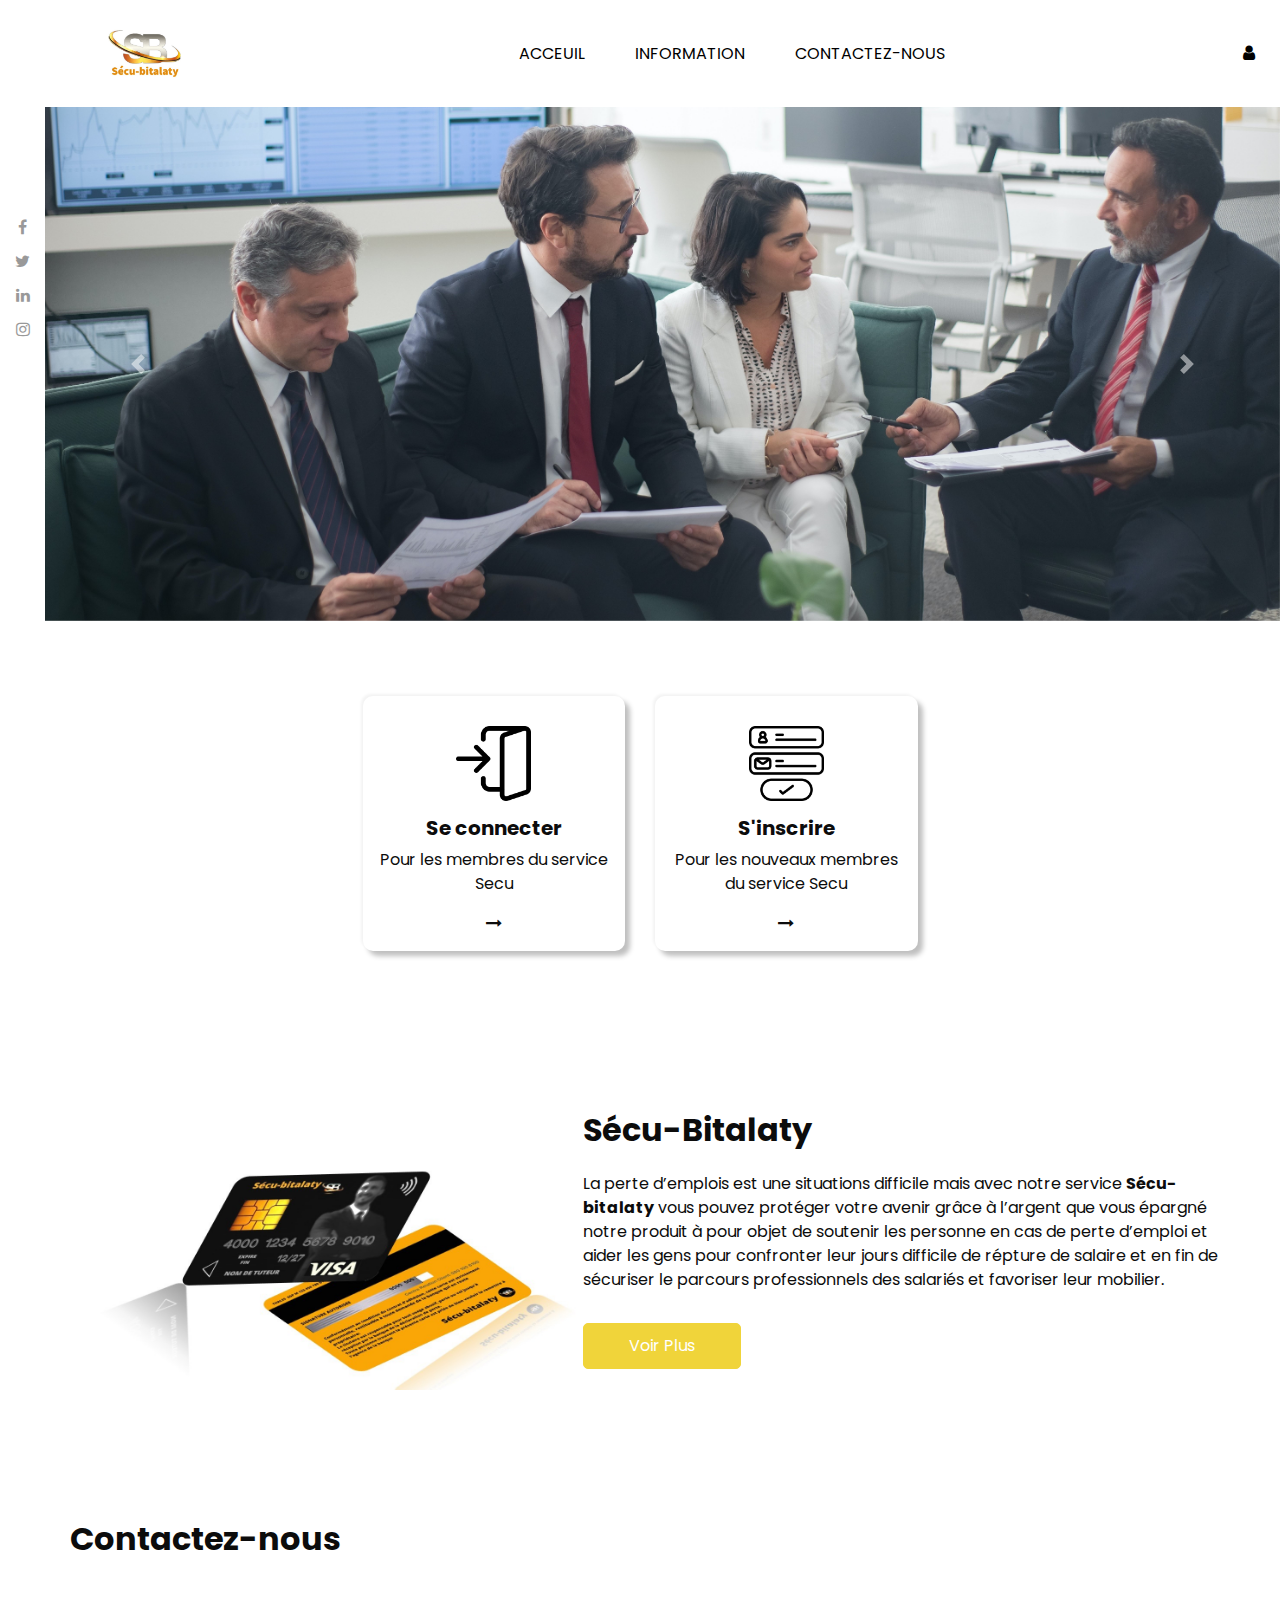
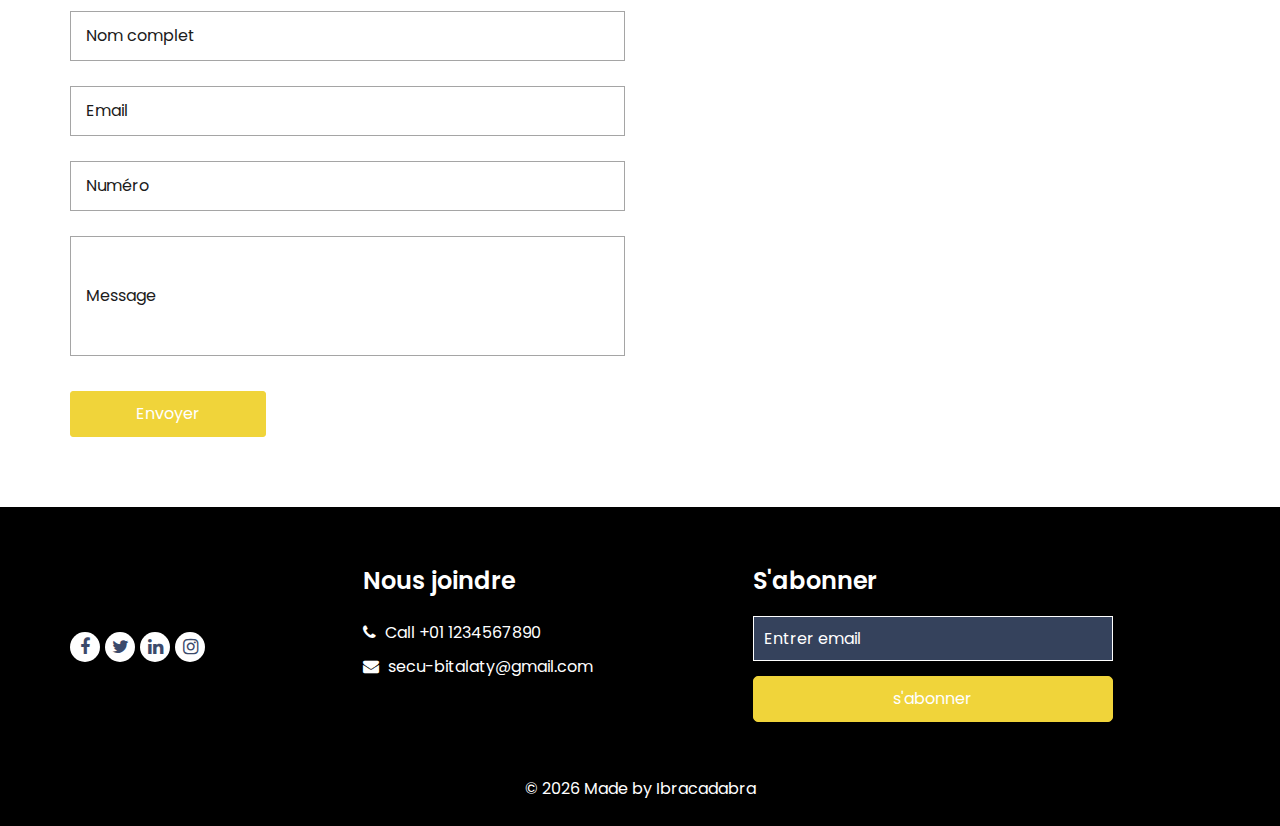
==== commit 5cafa8c3: "Update index.html" ====
--- a/index.html
+++ b/index.html
@@ -654,9 +654,9 @@
 
   <!-- footer section -->
   <footer class="footer_section">
-    <div class="container">
-      <div class="row">
-        <div class="col-md-6 col-lg-3 footer-col">
+    <div class="container" >
+      <div class="row" >
+        <div class="col-md-6 col-lg-3 footer-col" >
           <div class="footer_detail">
             <!-- <h4>
               About
@@ -680,7 +680,7 @@
             </div>
           </div>
         </div>
-        <div class="col-md-6 col-lg-3 footer-col">
+        <div class="col-md-6 col-lg-4 footer-col">
           <div class="footer_contact">
             <h4>
               Nous joindre
@@ -707,26 +707,26 @@
             </div>
           </div>
         </div>
-        <div class="col-md-6 col-lg-3 footer-col">
+        <div class="col-md-6 col-lg-4 footer-col">
           <div class="footer_contact">
             <h4>
-              Subscribe
+              S'abonner
             </h4>
             <form action="#">
               <input type="text" placeholder="Entrer email" />
               <button type="submit">
-                Subscribe
+                s'abonner
               </button>
             </form>
           </div>
         </div>
-        <div class="col-md-6 col-lg-3 footer-col">
+        <!-- <div class="col-md-6 col-lg-3 footer-col">
           <div class="map_container">
             <div class="map">
               <div id="googleMap"></div>
             </div>
           </div>
-        </div>
+        </div> -->
       </div>
       <div class="footer-info">
         <p>
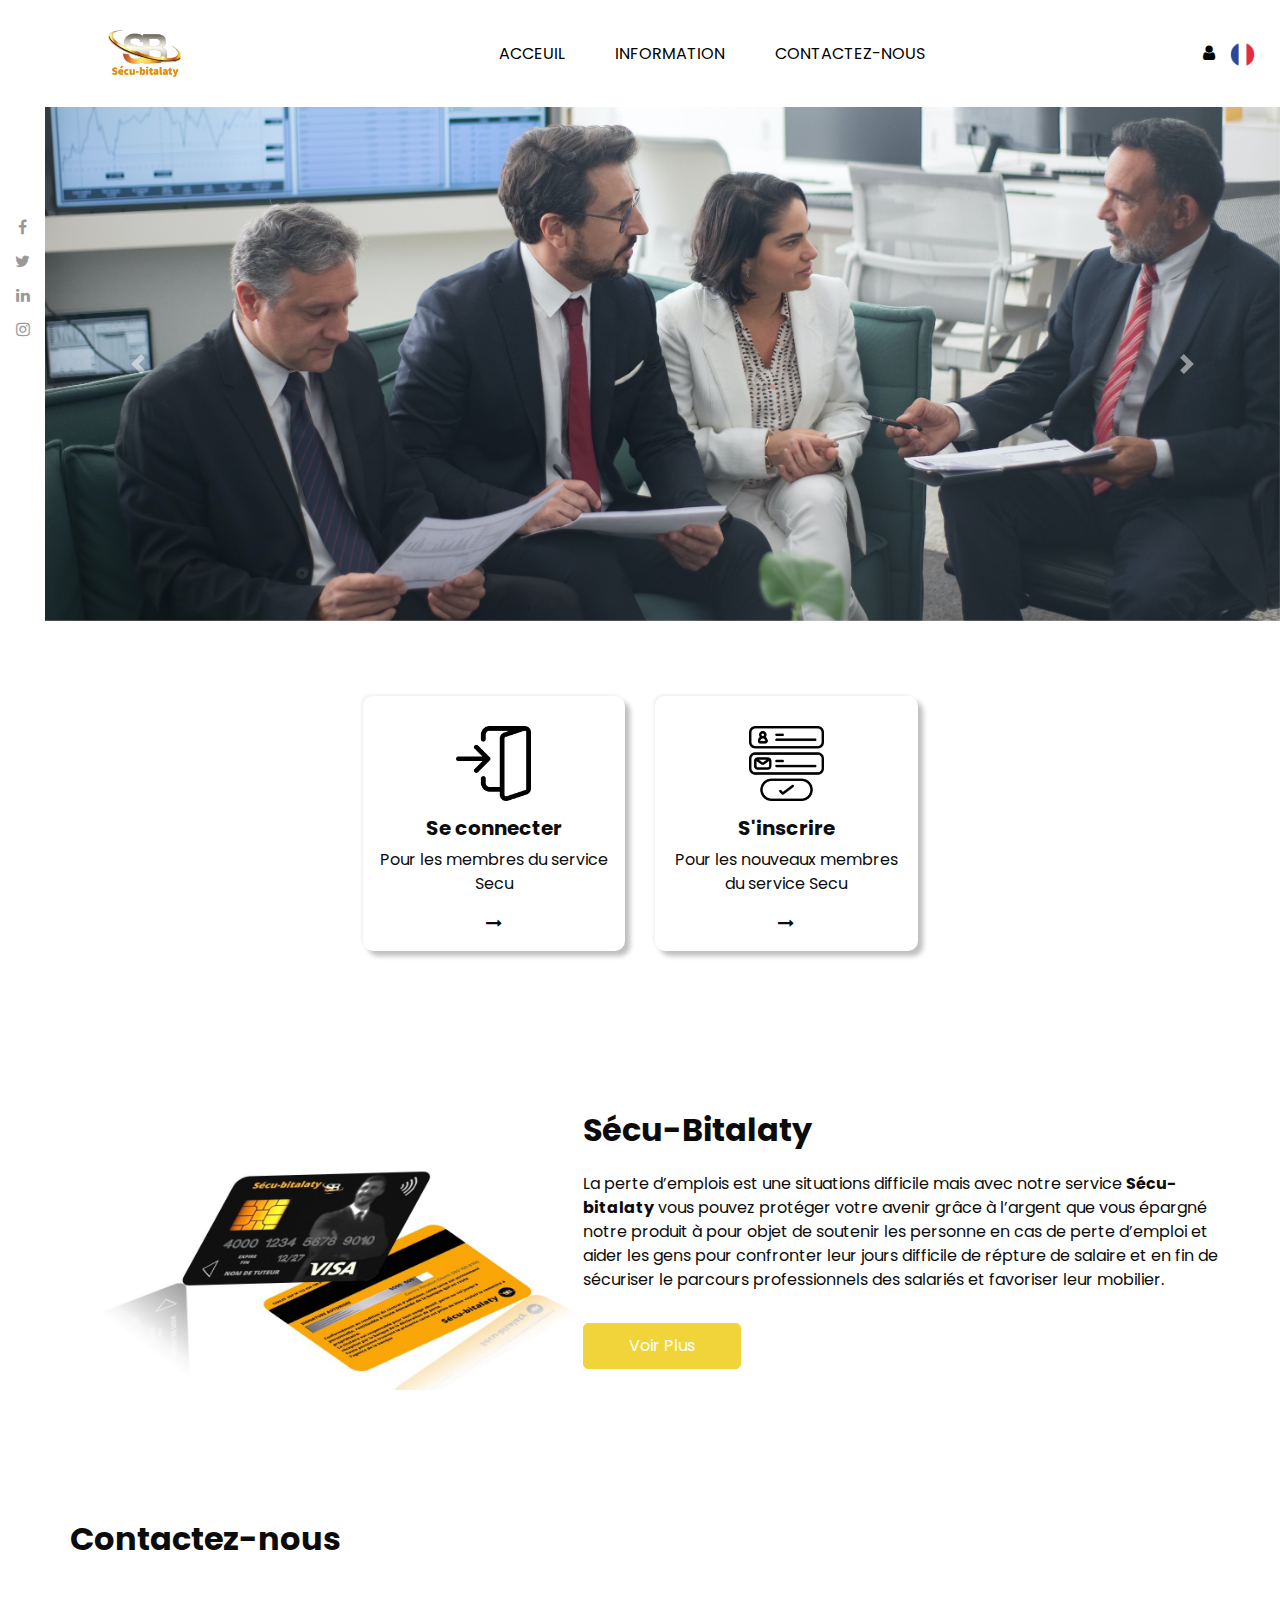
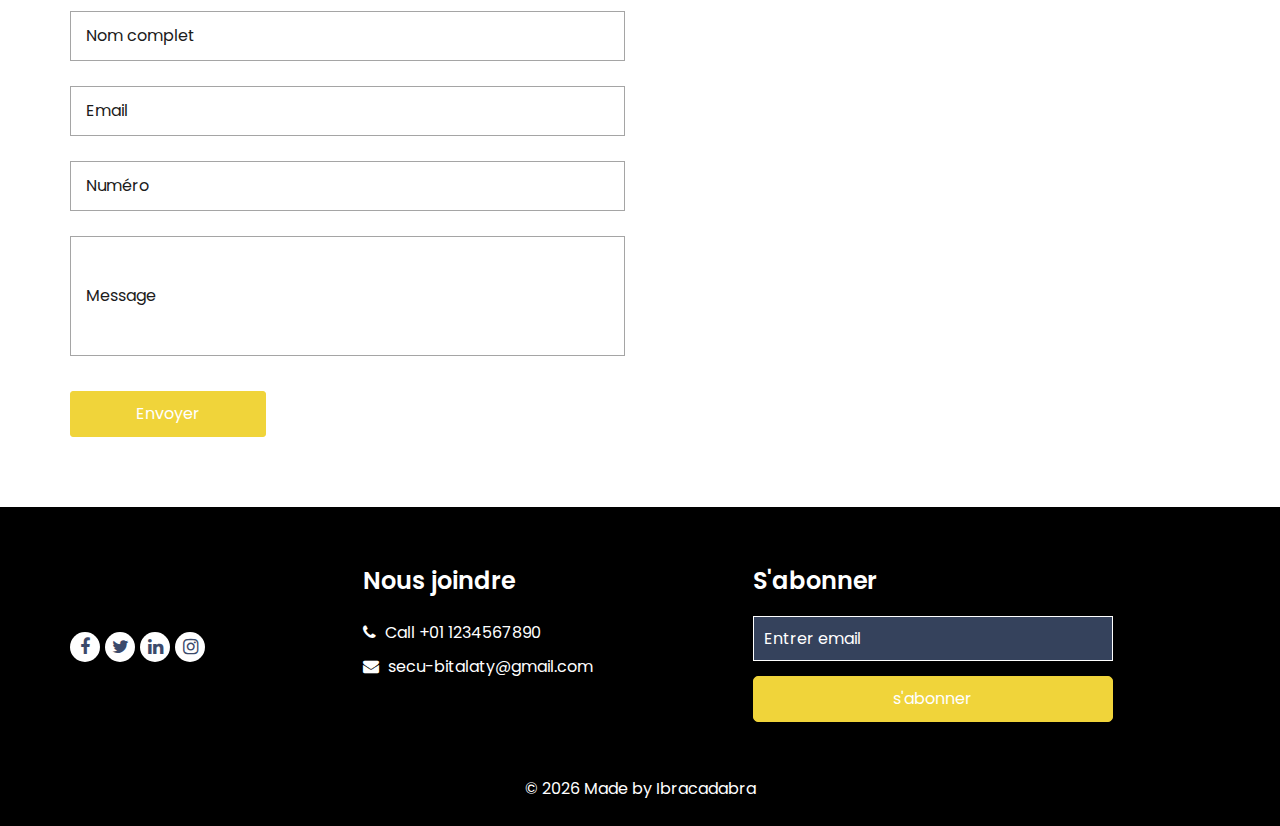
==== commit 872ba7b7: "Update index.html" ====
--- a/index.html
+++ b/index.html
@@ -85,11 +85,11 @@
               <!-- <a href="">
                 <i class="fa fa-cart-plus" aria-hidden="true"></i>
               </a> -->
-<!--               
+             
               <a href="">
-                <img width="25" src="images/united-kingdom.png" alt="">
+                <img width="25" src="flag.png" alt="">
                
-              </a> -->
+              </a> 
             </div>
           </div>
         </nav>
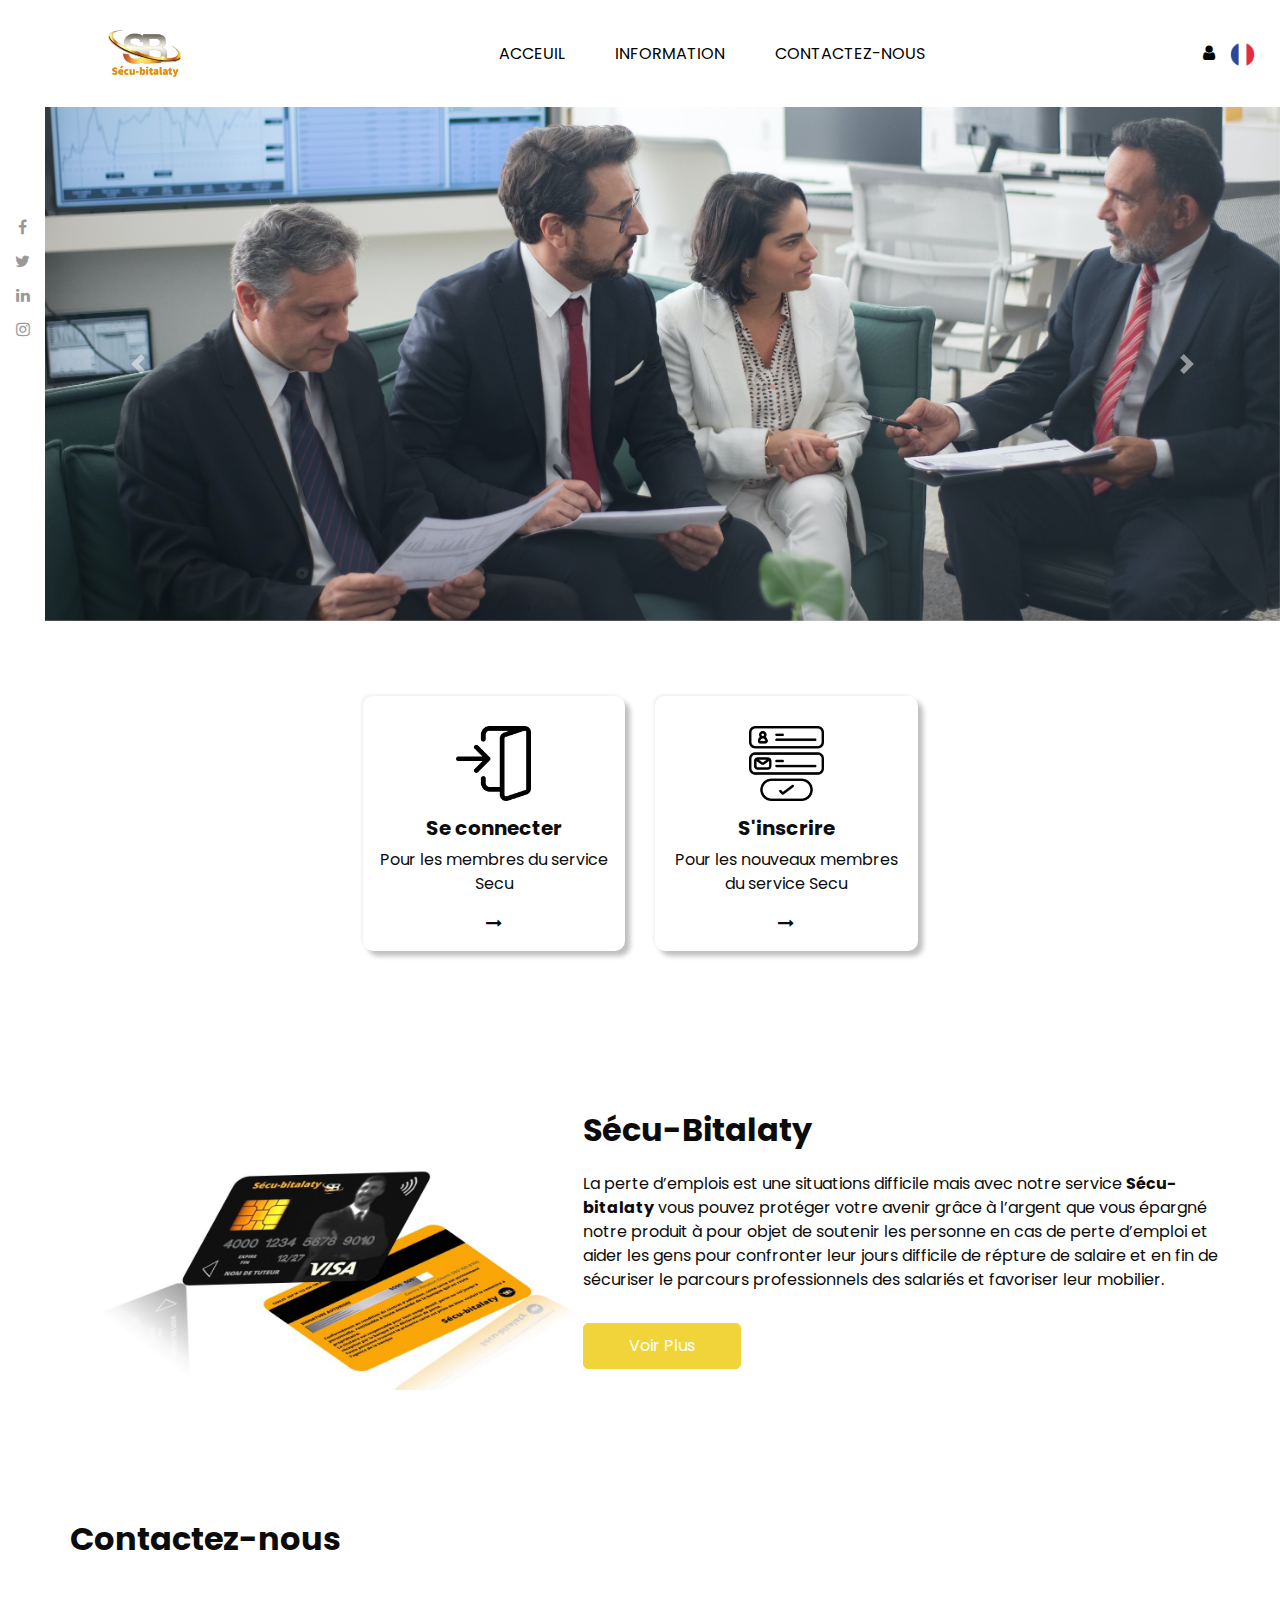
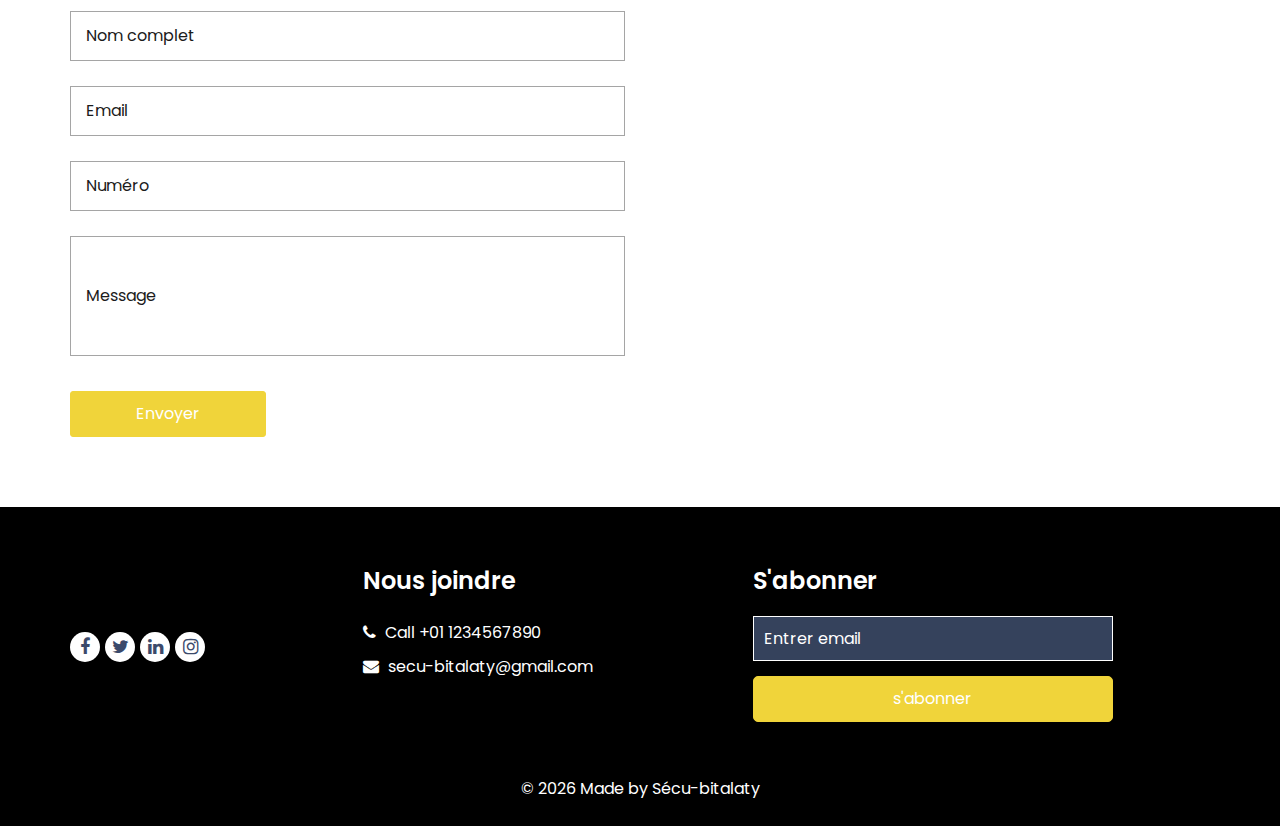
==== commit 742f9003: "Update index.html" ====
--- a/index.html
+++ b/index.html
@@ -731,7 +731,7 @@
       <div class="footer-info">
         <p>
           &copy; <span id="displayYear"></span> Made by
-          <a href="https://html.design/">Ibracadabra</a>
+          <a href="">Sécu-bitalaty</a>
         </p>
       </div>
     </div>
